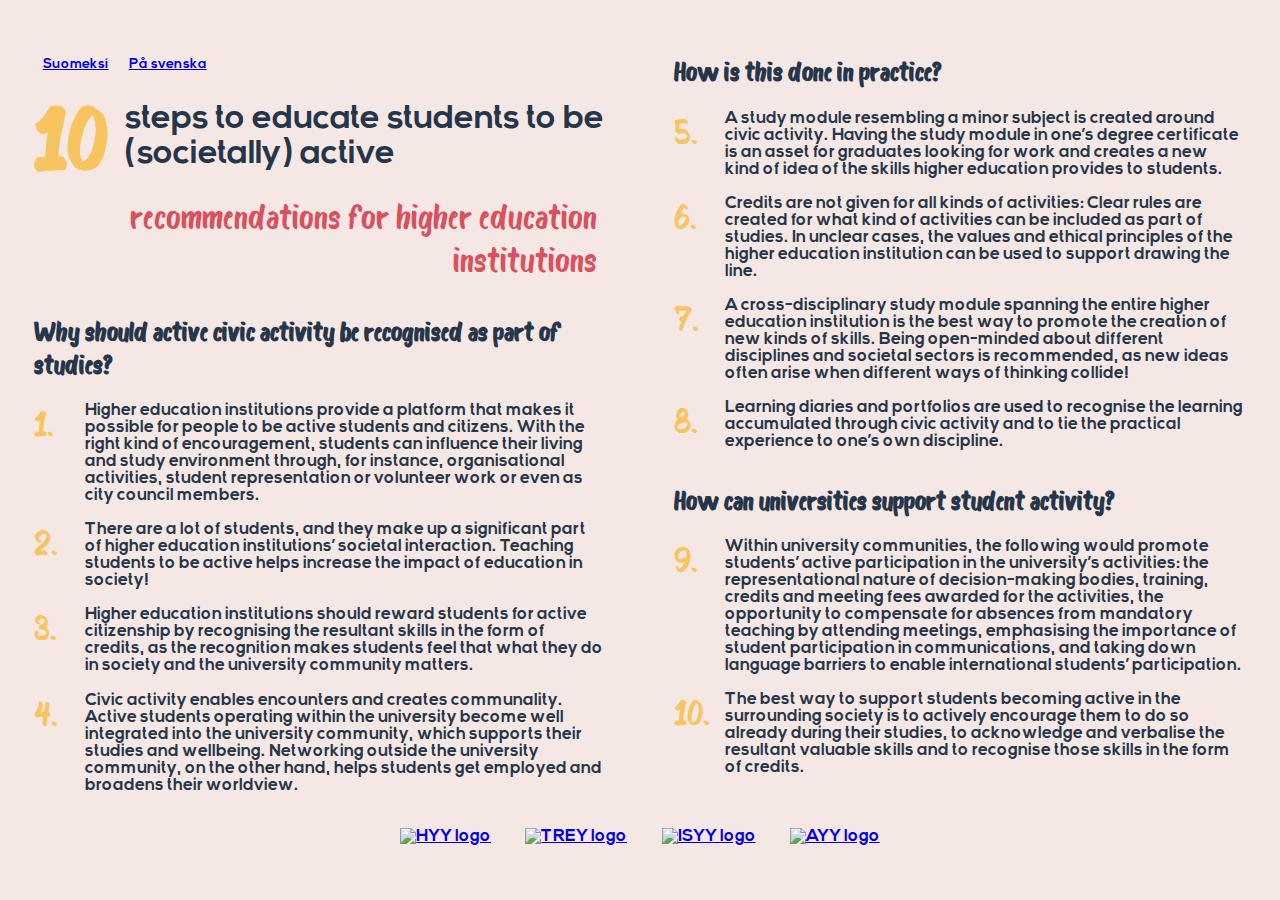
==== en/index.html @ 2827c068 "Add english translation" ====
<!DOCTYPE html>
<html lang="en">
  <head>
    <meta charset="UTF-8">
    <meta name="viewport" content="width=device-width,initial-scale=1">
    <title>Credits for civic activities</title>
    <meta name="author" content="AYY & HYY & ISYY & TREY">
    <meta name="description" content="10 askelta yhteiskunnallisesti aktiivisten opiskelijoiden kasvattamiseen">
    <meta name="keywords" content="Kansalaisaktiivisuus,noppia,opintopisteitä,kansalaistoiminta">
    <link rel="stylesheet" href="/style.css">
    <link rel="shortcut icon" href="favicon.png" type="image/png">
  </head>
  <body>
    <section class="content">
      <main>
        <div class="half">
          <a class="lang-link" href="/">Suomeksi</a>
          <a class="lang-link" href="/se">På svenska</a>
          <header class="header">
            <h1 class="title">
              <span class="number number-title">10</span>
              <span>steps to educate students to be (societally) active</span>
            </h1>
            <span class="title recommendations">recommendations for higher education institutions</span>
          </header>
          <section class="why">
            <h2 class="list-title">Why should active civic activity be recognised as part of studies?</h2>
            <ol class="point-list first">
              <li class="list-item">
                Higher education institutions provide a platform that makes it possible for people to be active
                students and citizens. With the right kind of encouragement, students can influence their living
                and study environment through, for instance, organisational activities, student representation
                or volunteer work or even as city council members.
              </li>
              <li class="list-item">
                There are a lot of students, and they make up a significant part of higher education institutions’
                societal interaction. Teaching students to be active helps increase the impact of education in society!
              </li>
              <li class="list-item">
                Higher education institutions should reward students for active citizenship by recognising
                the resultant skills in the form of credits, as the recognition makes students feel that what
                they do in society and the university community matters.
              </li>
              <li class="list-item">
                Civic activity enables encounters and creates communality. Active students operating within
                the university become well integrated into the university community, which supports their studies
                and wellbeing. Networking outside the university community, on the other hand, helps students get
                employed and broadens their worldview.
              </li>
            </ol>
          </section>
        </div>
        <div class="half">
          <section class="how-practical">
            <h2 class="list-title">How is this done in practice?</h2>
            <ol start="5" class="point-list second">
              <li class="list-item">
                A study module resembling a minor subject is created around civic activity. Having the
                study module in one’s degree certificate is an asset for graduates looking for work and
                creates a new kind of idea of the skills higher education provides to students.
              </li>
              <li class="list-item">
                Credits are not given for all kinds of activities: Clear rules are created for
                what kind of activities can be included as part of studies. In unclear cases,
                the values and ethical principles of the higher education institution can be used
                to support drawing the line.
              </li>
              <li class="list-item">
                A cross-disciplinary study module spanning the entire higher education
                institution is the best way to promote the creation of new kinds of skills.
                Being open-minded about different disciplines and societal sectors is recommended,
                as new ideas often arise when different ways of thinking collide!
              </li>
              <li class="list-item">
                Learning diaries and portfolios are used to recognise the learning accumulated
                through civic activity and to tie the practical experience to one’s own discipline.
              </li>
            </ol>
          </section>
          <section class="how-university">
            <h2 class="list-title">How can universities support student activity?</h2>
            <ol start="9" class="point-list third">
              <li class="list-item">
                Within university communities, the following would promote students’ active
                participation in the university’s activities: the representational nature of
                decision-making bodies, training, credits and meeting fees awarded for the activities,
                the opportunity to compensate for absences from mandatory teaching by attending meetings,
                emphasising the importance of student participation in communications, and taking down
                language barriers to enable international students’ participation.
              </li>
              <li class="list-item">
                The best way to support students becoming active in the surrounding society is to
                actively encourage them to do so already during their studies, to acknowledge and
                verbalise the resultant valuable skills and to recognise those skills in the form of credits.
              </li>
            </ol>
          </section>
        <div>
      </main>
      <footer class="footer">
        <a class="logo-link" href="https://hyy.helsinki.fi/fi">
          <img class="logo" src="hyy_logo.png" alt="HYY logo" />
        </a>
        <a class="logo-link" href="https://trey.fi/">
          <img class="logo" src="trey_logo.svg" alt="TREY logo" />
        </a>
        <a class="logo-link" href="https://www.isyy.fi/">
          <img class="logo" src="isyy_logo.png" alt="ISYY logo" />
        </a>
        <a class="logo-link" href="https://ayy.fi/">
          <img class="logo" src="ayy_logo.svg" alt="AYY logo" />
        </a>
      </footer>
    </section>
    <img src="noppa.svg" class="die die1" alt="" />
    <img src="noppa.svg" class="die die2" alt="" />
    <img src="noppa.svg" class="die die3" alt="" />
    <img src="noppa.svg" class="die die4" alt="" />
  </body>
</html>
---- style.css ----
@font-face {
    font-family: 'Bosk';
    src: url('Bosk.woff2');
}
@font-face {
    font-family: 'ViceCitySans';
    src: url('ViceCitySans.woff2');
}
html {
    --YELLOW: #F7C45F;
    --YELLOW-MEDIUM: #EBD2C6;
    --YELLOW-FAINT: #F5E8E4;
    --BLACK: #26364A;
    --RED: #D9505E;
    font-size: calc(12px + (16 - 12) * ((100vw - 320px) / (1080 - 320)));
    box-sizing: border-box;
    height: 100vh;
}
body {
    background-color: var(--YELLOW-FAINT);
    color: var(--BLACK);
    font-family: 'ViceCitySans';
    margin: 0;
    padding: 2rem;
    display: flex;
    align-items: center;
    justify-content: center;
    overflow-y: auto;
    min-height: calc(100% - 4rem);
}
main {
    display: grid;
    grid-template-columns: repeat(auto-fit, minmax(24rem, 1fr));
    grid-column-gap: 4rem;
    max-width: 88rem;
    margin: auto;
}
.content {
    width: 100%;
}
h1 {
    margin: 0;
}
h2 {
    margin-top: 0;
}
.lang-link {
    font-size: 0.8rem;
    padding: 0 0.5rem 0.8rem;
    display: inline-block;
}

ol {
    list-style: none;
    padding-left: 0;
}
ol.first {
    counter-reset: numbering;
}
ol.second {
    counter-reset: numbering 4;
}
ol.third {
    counter-reset: numbering 8;
}
ol li {
    counter-increment: numbering;
    display: flex;
    padding-bottom: 1rem;
}
ol li::before {
    content: counter(numbering) ". ";
    color: var(--YELLOW);
    font-family: 'Bosk';
    font-size: 2rem;
    padding-right: 1rem;
    min-width: 2rem;
}

.title {
    font-size: 2rem;
    display: flex;
    align-items: center;
}
.header {
    padding-bottom: 1.5rem;
}
.number {
    font-family: 'Bosk';
    color: var(--YELLOW);
}
.number-title {
    font-size: 5rem;
    padding-right: 1rem;
}
.recommendations {
    font-family: 'Bosk';
    color: var(--RED);
    text-align: right;
    display: block;
    padding: 0.3rem 0.5rem 0.5rem;
}
.list-title {
    font-family: 'Bosk';
}

.footer {
    display: flex;
    flex-wrap: wrap;
    align-items: center;
    justify-content: center

}
.logo {
    width: 8rem;
    max-width: 8rem;
    padding: 0 1rem;
}
.die {
    position: absolute;
    width: 5rem;
    z-index: -1;
}
.die1 {
    top: 10%;
    left: 7%;
}
.die2 {
    right: 8%;
    bottom: 15%;
    transform: rotate(20deg);
}
.die3 {
    top: 35%;
    right: 45%;
    transform: rotate(-40deg);
}
.die4 {
    bottom: 30%;
    left: 30%;
    transform: rotate(30deg);
}
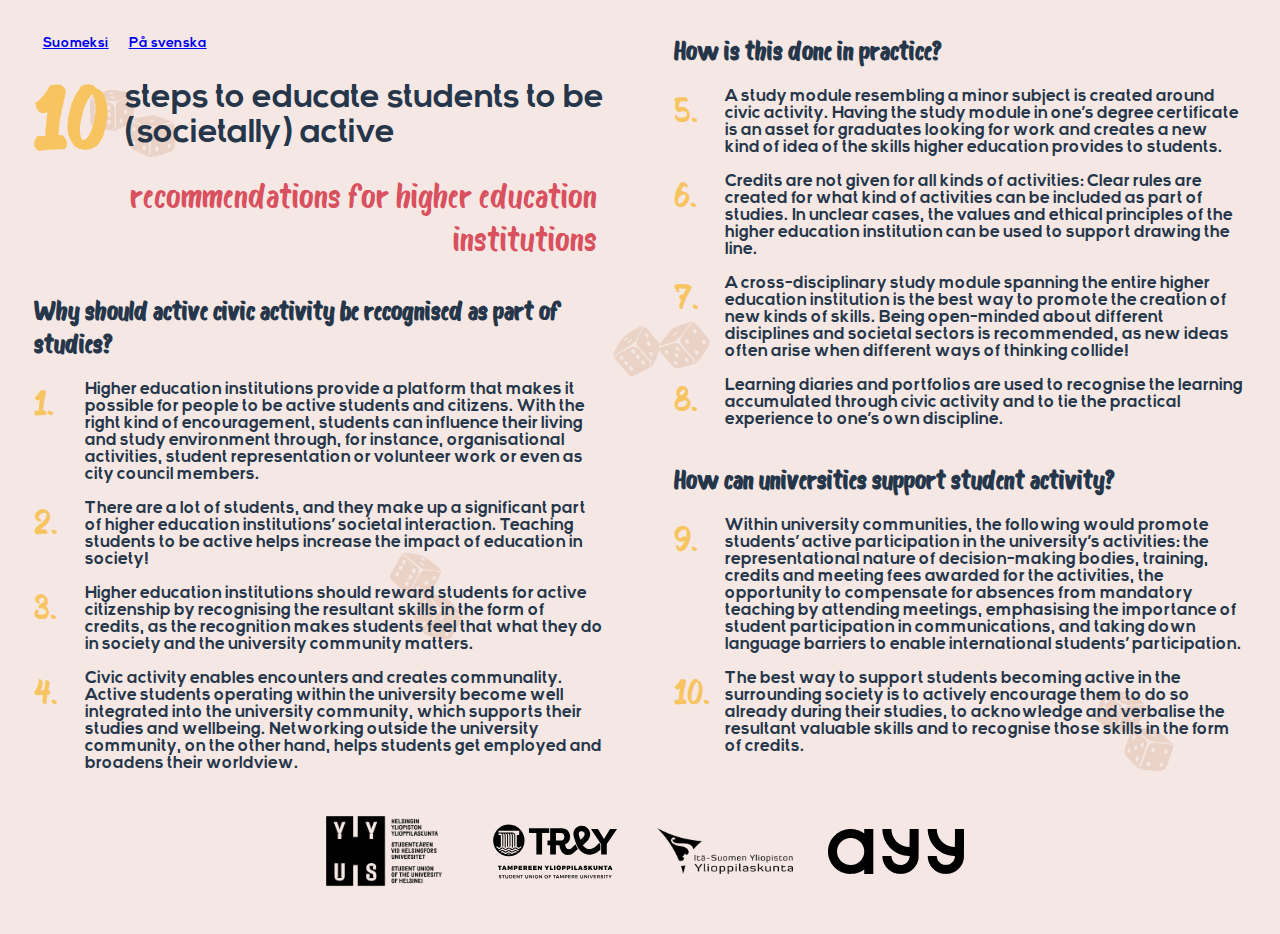
==== commit e14bbdd1: "Fix relative asset links to absolute paths" ====
--- a/en/index.html
+++ b/en/index.html
@@ -5,10 +5,10 @@
     <meta name="viewport" content="width=device-width,initial-scale=1">
     <title>Credits for civic activities</title>
     <meta name="author" content="AYY & HYY & ISYY & TREY">
-    <meta name="description" content="10 askelta yhteiskunnallisesti aktiivisten opiskelijoiden kasvattamiseen">
-    <meta name="keywords" content="Kansalaisaktiivisuus,noppia,opintopisteitä,kansalaistoiminta">
+    <meta name="description" content="10 steps to educate students to be (societally) active">
+    <meta name="keywords" content="Civic activities,study credits,university">
     <link rel="stylesheet" href="/style.css">
-    <link rel="shortcut icon" href="favicon.png" type="image/png">
+    <link rel="shortcut icon" href="/favicon.png" type="image/png">
   </head>
   <body>
     <section class="content">
@@ -99,22 +99,22 @@
       </main>
       <footer class="footer">
         <a class="logo-link" href="https://hyy.helsinki.fi/fi">
-          <img class="logo" src="hyy_logo.png" alt="HYY logo" />
+          <img class="logo" src="/hyy_logo.png" alt="HYY logo" />
         </a>
         <a class="logo-link" href="https://trey.fi/">
-          <img class="logo" src="trey_logo.svg" alt="TREY logo" />
+          <img class="logo" src="/trey_logo.svg" alt="TREY logo" />
         </a>
         <a class="logo-link" href="https://www.isyy.fi/">
-          <img class="logo" src="isyy_logo.png" alt="ISYY logo" />
+          <img class="logo" src="/isyy_logo.png" alt="ISYY logo" />
         </a>
         <a class="logo-link" href="https://ayy.fi/">
-          <img class="logo" src="ayy_logo.svg" alt="AYY logo" />
+          <img class="logo" src="/ayy_logo.svg" alt="AYY logo" />
         </a>
       </footer>
     </section>
-    <img src="noppa.svg" class="die die1" alt="" />
-    <img src="noppa.svg" class="die die2" alt="" />
-    <img src="noppa.svg" class="die die3" alt="" />
-    <img src="noppa.svg" class="die die4" alt="" />
+    <img src="/noppa.svg" class="die die1" alt="" />
+    <img src="/noppa.svg" class="die die2" alt="" />
+    <img src="/noppa.svg" class="die die3" alt="" />
+    <img src="/noppa.svg" class="die die4" alt="" />
   </body>
 </html>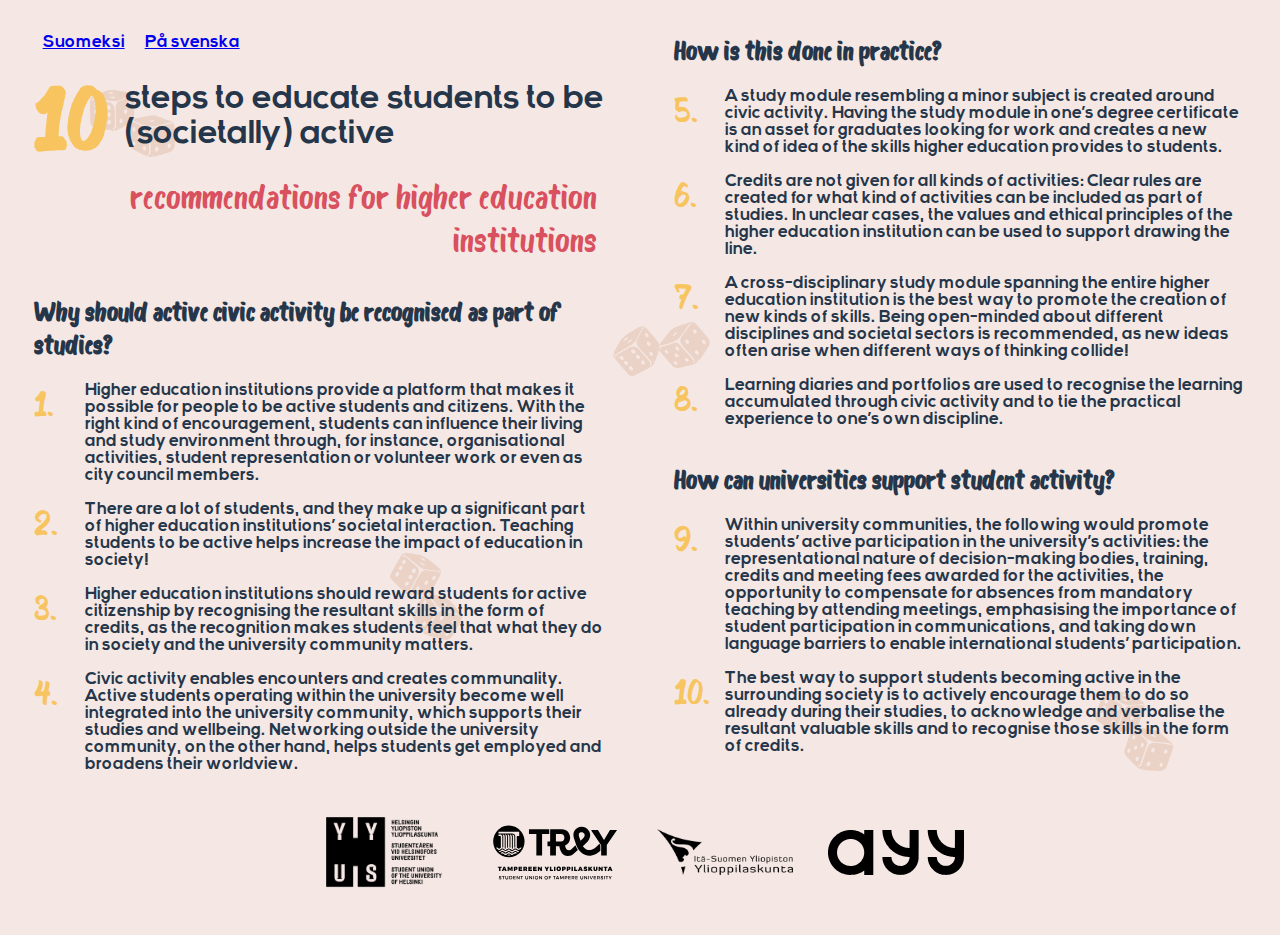
==== commit c25a8c3f: "Revert english page title to 'Kansalaisnoppia'" ====
--- a/en/index.html
+++ b/en/index.html
@@ -3,7 +3,7 @@
   <head>
     <meta charset="UTF-8">
     <meta name="viewport" content="width=device-width,initial-scale=1">
-    <title>Credits for civic activities</title>
+    <title>Kansalaisnoppia</title>
     <meta name="author" content="AYY & HYY & ISYY & TREY">
     <meta name="description" content="10 steps to educate students to be (societally) active">
     <meta name="keywords" content="Civic activities,study credits,university">
--- a/style.css
+++ b/style.css
@@ -45,7 +45,7 @@
     margin-top: 0;
 }
 .lang-link {
-    font-size: 0.8rem;
+    font-size: 1rem;
     padding: 0 0.5rem 0.8rem;
     display: inline-block;
 }
